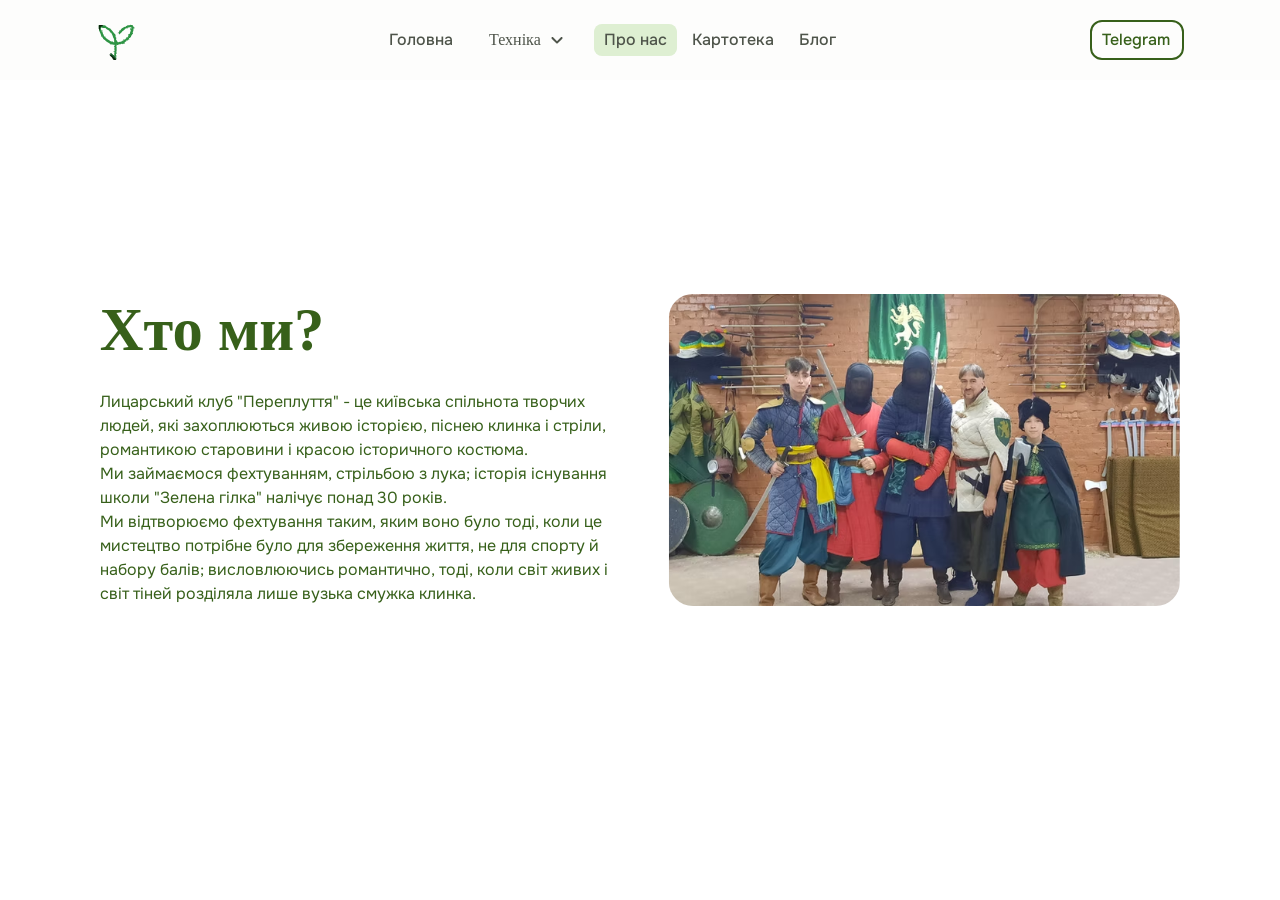
==== pages/about-us.html @ 961ce33a "first commit" ====
<!doctype html>
<html lang="en">
  <head>
    <meta charset="UTF-8" />
    <meta name="viewport" content="width=device-width, initial-scale=1.0" />
    <link rel="stylesheet" href="/styles/global.css" />
    <link rel="stylesheet" href="/styles/header.css" />
    <link rel="stylesheet" href="/styles/about-us.css" />
    <title>О нас</title>
  </head>
  <body>
    <header-component class="header"></header-component>

    <main>
      <div class="main_content">
        <h1 class="content_title">Хто ми?</h1>
        <div class="content_description-text">
          <p>
            Лицарський клуб "Переплуття" - це київська спільнота творчих людей,
            які захоплюються живою історією, піснею клинка і стріли, романтикою
            старовини і красою історичного костюма.
          </p>

          <p>
            Ми займаємося фехтуванням, стрільбою з лука; історія існування школи
            "Зелена гілка" налічує понад 30 років.
          </p>

          <p>
            Ми відтворюємо фехтування таким, яким воно було тоді, коли це
            мистецтво потрібне було для збереження життя, не для спорту й набору
            балів; висловлюючись романтично, тоді, коли світ живих і світ тіней
            розділяла лише вузька смужка клинка.
          </p>
        </div>

        <img
          class="content_decorate-photo"
          src="/imgs/about-us/our-team.png"
          alt="Photo our team"
        />
      </div>
    </main>

    <script src="/js/components/header-component.js"></script>
  </body>
</html>
---- styles/global.css ----
@import url("https://fonts.googleapis.com/css2?family=Alegreya:ital,wght@0,400..900;1,400..900&display=swap");
@import url("https://fonts.googleapis.com/css2?family=Onest:wght@100..900&display=swap");

:root {
  --primary-1: #fcfdfb;
  --primary-50: #eefaec;
  --primary-100: #deefd2;
  --primary-200: #bde0a3;
  --primary-300: #83e26c;
  --primary-400: #5bda40;
  --primary-500: #68b234;
  --primary-600: #379f23;
  --primary-700: #467e25;
  --primary-800: #37601a;
  --primary-850: #2a4715;
  --primary-900: #213611;
  --primary-950: #1e3e15;
  --primary-999: #040a01;

  --kournikova-50: #fcf4d3;
  --kournikova-100: #f7f2de;
  --kournikova-200: #f6da65;
  --kournikova-300: #e5ca5d;
  --kournikova-400: #d2b654;
  --kournikova-500: #c1a54c;
  --kournikova-600: #a4843c;
  --kournikova-700: #83622c;
  --kournikova-800: #664a20;
  --kournikova-900: #533b19;
  --kournikova-950: #2f220b;

  --gray-400: #989E94;
  --gray-700: #4e544a;
  --gray-800: #3a3e37;

  --font-fr-h: "Alegreya", sans-serif;
  --font-fr-p: "Onest", sans-serif;

  --radius-fr-ui: 12px;
  --radius-fr-block: 24px;

  --fsz-fr-headings: clamp(2.5rem, calc(2.071rem + 2.143vw), 4rem);
}

* {
  padding: 0;
  margin: 0;
  background: 0;
}

*,
*::before,
*:after {
  -moz-box-sizing: border-box;
  -webkit-box-sizing: border-box;
  box-sizing: border-box;
}

:focus,
:active {
  outline: none;
}
a:focus,
a:active {
  outline: none;
}
nav,
footer,
header,
aside {
  display: block;
}
html,
body {
  height: 100%;
  width: 100%;
  font-size: 100%;
  line-height: 1;
  font-size: 16px;
  -ms-text-size-adjust: 100%;
  -moz-text-size-adjust: 100%;
  -webkit-text-size-adjust: 100%;
}

input,
button,
textarea {
  font-family: inherit;
}
button {
  border: none;
}

input::-ms-clear {
  display: none;
}
button,
a {
  cursor: pointer;
}
a,
a:visited {
  text-decoration: none;
}
ul li {
  list-style: none;
}
h1,
h2,
h3 {
  font-size: inherit;
  font-weight: inherit;
}

h4,
h5,
h6 {
  font-family: var(--font-fr-h);
}

a,
p,
li,
button,
input,
span {
  font-family: var(--font-fr-p);
}

a,
button {
  transition: all 0.5s;
}
---- styles/header.css ----
.header {
  width: 100%;
  height: 80px;
  display: flex;
  align-items: center;
  justify-content: center;
  background-color: #fdfdfc;
}
.header_content {
  width: 85%;
  height: 32px;
  display: flex;
  align-items: center;
  justify-content: space-between;
  gap: 16px;
}
.content_logo {
  width: 40px;
  aspect-ratio: square;
}
.content_nav-in-pages {
  width: 85.7%;
  height: 100%;
  display: flex;
  align-items: center;
  justify-center: center;
}
.nav-in-pages_content {
  width: 100%;
  height: 100%;
  display: flex;
  align-items: center;
  justify-content: center;
  gap: 5px;
}

.content_link {
  display: flex;
  height: 100%;
  align-items: center;
  justify-center: center;
  color: var(--gray-700);
  font-size: 16px;
  font-weight: 500;
  gap: 4px;
  padding: 4px 8px;
  border-radius: 8px;
  border: 2px solid transparent;
}
.content_link:hover {
  color: var(--primary-800);
  border-color: var(--primary-800);
}
.content_link.active {
  background-color: var(--primary-100);
}

.content_dropdown-menu {
  width: 121px;
  height: auto;
  display: flex;
  flex-direction: column;
  align-items: center;
  justify-content: center;
  gap: 4px;
  position: relative;
}
.content_dropdown-menu > button > .link_arrow-ico {
  transition: transform 0.2s ease-in;
}

.dropdown-menu_variants {
  width: auto;
  height: auto;
  display: flex;
  opacity: 0;
  flex-direction: column;
  align-items: center;
  justify-center: center;
  position: absolute;
  top: 45px;
  background-color: white;
  z-index: 10;
  border: 2px solid var(--primary-700);
  border-radius: var(--radius-fr-ui);
  transition: all 0.3s;
  overflow: hidden;
}

.content_dropdown-menu:hover > button > .link_arrow-ico {
  transform: rotate(0.5turn);
}
.content_dropdown-menu:hover > .dropdown-menu_variants {
  opacity: 1;
}

.dropdown-menu_variants > li {
  width: 100%;
  font-size: 16px;
  font-weight: 600;
  border-bottom: 2px solid var(--primary-700);
  padding: 6px;
  text-align: center;
  transition: all 0.3s;
}
.dropdown-menu_variants > li > a {
  color: var(--primary-700);
}
.content_dropdown-menu > .dropdown-menu_variants > li:hover {
  background-color: var(--primary-100);
}

.link_open-list {
  width: 24px;
  aspect-ratio: square;
}
.content_nav-in-telegram {
  display: flex;
  align-items: center;
  width: 95px;
  font-size: 16px;
  font-weight: 500;
  padding: 10px;
  color: var(--primary-800);
  border-radius: var(--radius-fr-ui);
  border: solid 2px var(--primary-800);
}
.content_nav-in-telegram:hover {
  background-color: var(--primary-200);
}

@media (max-width: 740px) {
  body {
    overflow-y: hidden;
  }
  .content_logo {
    width: 32px;
  }

  .content_menu-burger {
    width: 24px;
    display: flex;
    flex-direction: column;
    align-items: center;
    justify-content: space-between;
    gap: 10px;
  }
  .content_menu-burger > span {
    width: 100%;
    height: 3px;
    background-color: var(--primary-800);
    border-radius: var(--radius-fr-ui);
  }

  .content_burger-menu {
    display: none;
  }
  .content_burger-menu.open {
    width: 100%;
    height: 100%;
    position: absolute;
    inset: 0;
    background-color: white;
    display: flex;
    align-items: start;
    justify-content: space-between;
    z-index: 20;
    padding: clamp(1.5625rem, calc(0.884rem + 3.482vw), 4rem);
  }
  .burger-menu_links {
    width: 80%;
    display: flex;
    flex-direction: column;
    align-items: start;
    justify-content: start;
    gap: 15px;
  }
  .burger-menu_links > .links_el {
    color: var(--primary-800);
    font-size: clamp(1.125rem, calc(0.821rem + 1.518vw), 2.1875rem);
    font-weight: 500;
  }

  .content_close-menu {
    width: clamp(1.5625rem, calc(1.295rem + 1.339vw), 2.5rem);
    aspect-ratio: 1 / 1;
  }
  .content_close-menu > img {
    width: 100%;
    height: 100%;
  }
}
---- styles/about-us.css ----
.main_content {
  width: 84.4%;
  display: grid;
  grid-template-rows: repeat(2, auto);
  grid-template-columns: repeat(12, 1fr);
  column-gap: clamp(1.5rem, calc(0.786rem + 3.571vw), 4rem);
  row-gap: 24px;
  margin: 0 auto;
  position: absolute;
  top: 50%;
  left: 50%;
  transform: translate(-50%, -50%);
}
.content_title {
  grid-column: 6 span;
  grid-row: 1;
  color: var(--primary-800);
  font-size: var(--fsz-fr-headings);
  font-weight: 700;
  line-height: 119%;
}
.content_description-text {
  width: 100%;
  display: flex;
  flex-direction: column;
  grid-column: 6 span;
  grid-row: 2 / -1;
}
.content_description-text > p {
  width: 100%;
  color: var(--primary-800);
  font-size: 16px;
  font-weight: 400;
  line-height: 150%;
}

.content_decorate-photo {
  grid-column: 7 / 13;
  grid-row: 1 / 3;
  width: 100%;
  height: 100%;
  border-radius: var(--radius-fr-block);
  object-fit: cover;
}
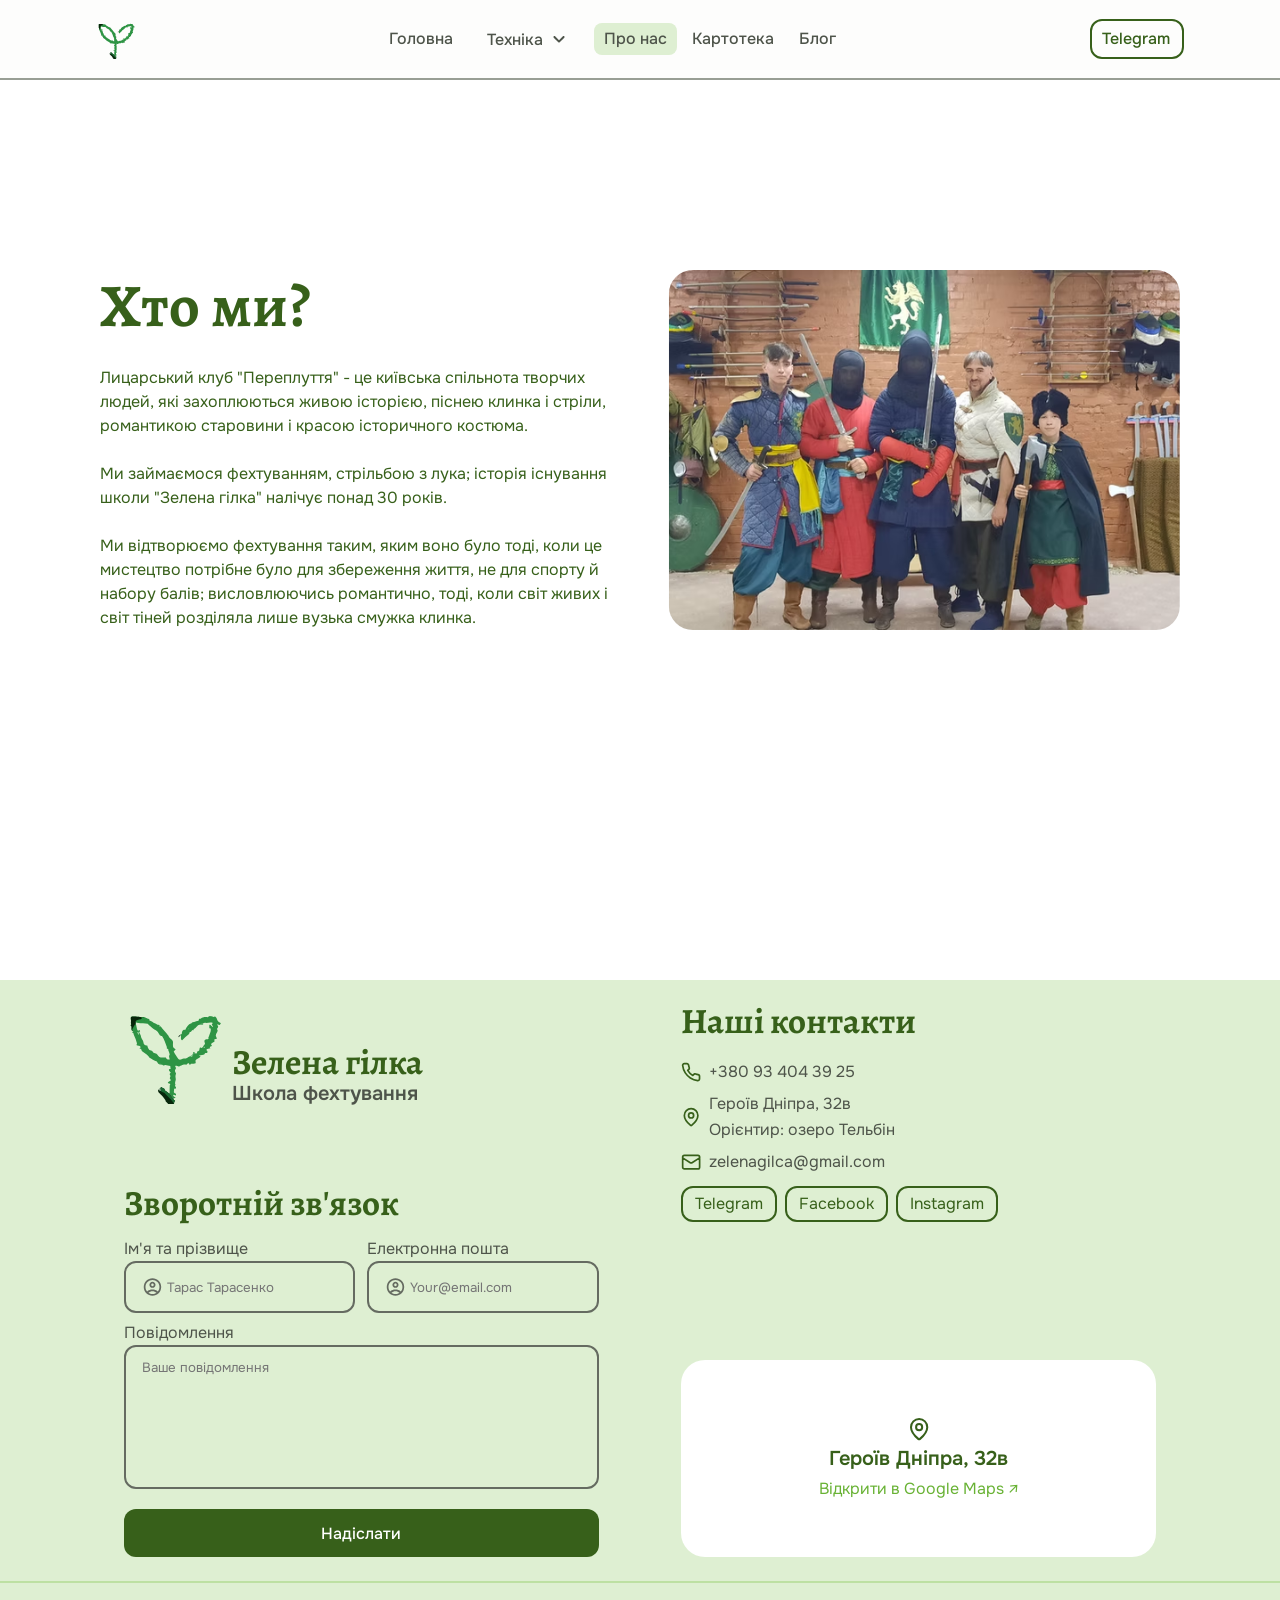
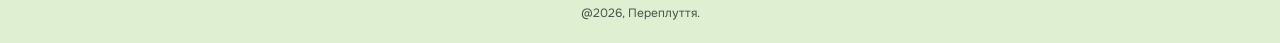
==== commit 43edf501: "change code" ====
--- a/pages/about-us.html
+++ b/pages/about-us.html
@@ -5,6 +5,7 @@
     <meta name="viewport" content="width=device-width, initial-scale=1.0" />
     <link rel="stylesheet" href="/styles/global.css" />
     <link rel="stylesheet" href="/styles/header.css" />
+    <link rel="stylesheet" href="/styles/footer.css" />
     <link rel="stylesheet" href="/styles/about-us.css" />
     <title>О нас</title>
   </head>
@@ -42,6 +43,8 @@
       </div>
     </main>
 
+<footer-component class="footer"></footer-component>
     <script src="/js/components/header-component.js"></script>
+    <script src="/js/components/footer-component.js"></script>
   </body>
 </html>
--- a/styles/global.css
+++ b/styles/global.css
@@ -29,7 +29,8 @@
   --kournikova-900: #533b19;
   --kournikova-950: #2f220b;
 
-  --gray-400: #989E94;
+  --gray-400: #989e94;
+  --gray-600: #656b61;
   --gray-700: #4e544a;
   --gray-800: #3a3e37;
 
@@ -50,9 +51,7 @@
 
 *,
 *::before,
-*:after {
-  -moz-box-sizing: border-box;
-  -webkit-box-sizing: border-box;
+*::after {
   box-sizing: border-box;
 }
 
@@ -73,21 +72,30 @@
 html,
 body {
   height: 100%;
-  width: 100%;
+  margin: 0;
+  min-height: 100%;
   font-size: 100%;
   line-height: 1;
   font-size: 16px;
   -ms-text-size-adjust: 100%;
   -moz-text-size-adjust: 100%;
   -webkit-text-size-adjust: 100%;
+  font-family: var(--font-fr-p);
 }
 
+body {
+  display: flex;
+  flex-direction: column;
+}
+
+main {
+  min-height: 100svh;
+  flex: 1 0 auto;
+}
 input,
 button,
 textarea {
   font-family: inherit;
-}
-button {
   border: none;
 }
 
@@ -105,26 +113,14 @@
 ul li {
   list-style: none;
 }
+
 h1,
 h2,
-h3 {
+h3,
+h4 {
+  font-family: var(--font-fr-h);
   font-size: inherit;
   font-weight: inherit;
-}
-
-h4,
-h5,
-h6 {
-  font-family: var(--font-fr-h);
-}
-
-a,
-p,
-li,
-button,
-input,
-span {
-  font-family: var(--font-fr-p);
 }
 
 a,
--- a/styles/header.css
+++ b/styles/header.css
@@ -4,7 +4,9 @@
   display: flex;
   align-items: center;
   justify-content: center;
+  flex-shrink: 0;
   background-color: #fdfdfc;
+  border-bottom: 2px solid var(--gray-400);
 }
 .header_content {
   width: 85%;
@@ -38,7 +40,6 @@
   display: flex;
   height: 100%;
   align-items: center;
-  justify-center: center;
   color: var(--gray-700);
   font-size: 16px;
   font-weight: 500;
@@ -72,7 +73,7 @@
 .dropdown-menu_variants {
   width: auto;
   height: auto;
-  display: flex;
+  display: none;
   opacity: 0;
   flex-direction: column;
   align-items: center;
@@ -86,12 +87,13 @@
   transition: all 0.3s;
   overflow: hidden;
 }
-
-.content_dropdown-menu:hover > button > .link_arrow-ico {
+.dropdown-menu_variants.open {
+  opacity: 1;
+  display: flex;
+}
+
+.link_arrow-ico.rotate {
   transform: rotate(0.5turn);
-}
-.content_dropdown-menu:hover > .dropdown-menu_variants {
-  opacity: 1;
 }
 
 .dropdown-menu_variants > li {
@@ -130,9 +132,11 @@
 }
 
 @media (max-width: 740px) {
-  body {
-    overflow-y: hidden;
-  }
+  .header {
+    height: auto;
+    padding: 12px 0;
+  }
+
   .content_logo {
     width: 32px;
   }
@@ -165,20 +169,46 @@
     align-items: start;
     justify-content: space-between;
     z-index: 20;
-    padding: clamp(1.5625rem, calc(0.884rem + 3.482vw), 4rem);
-  }
+    padding: clamp(1.875rem, calc(0.982rem + 4.464vw), 5rem);
+  }
+
   .burger-menu_links {
     width: 80%;
     display: flex;
     flex-direction: column;
     align-items: start;
     justify-content: start;
+    gap: 24px;
+    position: relative;
+    inset: 0;
+  }
+  .links_el {
+    color: var(--primary-800);
+    font-size: clamp(1.375rem, calc(0.964rem + 2.054vw), 2.8125rem);
+    font-weight: 500;
+    transition: all 0.3s;
+  }
+
+  .dropdown-list_variants {
+    width: 100%;
+    position: relative;
+    display: flex;
+    flex-direction: column;
+    align-items: start;
     gap: 15px;
-  }
-  .burger-menu_links > .links_el {
+    margin-top: 15px;
+    margin-left: 30px;
+  }
+  .variants_link {
     color: var(--primary-800);
     font-size: clamp(1.125rem, calc(0.821rem + 1.518vw), 2.1875rem);
     font-weight: 500;
+    transition: all 0.3s;
+  }
+
+  .links_el:hover,
+  .variants_link:hover {
+    color: var(--primary-600);
   }
 
   .content_close-menu {
--- a/styles/footer.css
+++ b/styles/footer.css
@@ -0,0 +1,418 @@
+.footer {
+  width: 100%;
+  display: flex;
+  align-items: center;
+  justify-content: center;
+  gap: 24px;
+  background-color: var(--primary-100);
+  position: relative;
+  flex-shrink: 0;
+}
+
+.footer_content {
+  width: 100%;
+  display: flex;
+  align-items: center;
+  justify-content: flex-start;
+  flex-direction: column;
+}
+
+.content_top {
+  width: 84.44%;
+  display: grid;
+  grid-template-columns: repeat(2, minmax(0, 1fr));
+  grid-template-rows: repeat(4, auto);
+  margin: 0 auto;
+  gap: clamp(2.5rem, calc(1.696rem + 4.286vw), 5.375rem);
+  padding: 24px;
+}
+
+.top_ico-block {
+  display: flex;
+  align-items: flex-end;
+  gap: 8px;
+  grid-column: 1 / 2;
+  grid-row: 1 / 2;
+  min-width: 0;
+}
+
+.ico-block_icon {
+  width: clamp(4rem, calc(3.196rem + 4.25vw), 6.25rem);
+  aspect-ratio: 1 / 1;
+  flex-shrink: 0;
+}
+
+.ico-block_text {
+  display: flex;
+  flex-direction: column;
+  align-items: flex-start;
+  gap: 4px;
+  min-width: 0;
+}
+
+.ico-block_text > h3 {
+  margin: 0;
+  font-size: clamp(1.75rem, calc(1.304rem + 1.143vw), 2.5rem);
+  font-weight: 700;
+  color: var(--primary-800);
+}
+
+.ico-block_text > p {
+  margin: 0;
+  font-size: 20px;
+  font-weight: 600;
+  color: var(--gray-700);
+}
+
+.top_form {
+  grid-column: 1 / 2;
+  grid-row: 2 / 5;
+  width: 100%;
+  display: flex;
+  flex-direction: column;
+  align-items: flex-start;
+  justify-content: flex-start;
+  gap: 20px;
+  min-width: 0;
+}
+
+.top_form > .form_title {
+  margin: 0;
+  font-size: clamp(1.75rem, calc(1.304rem + 1.143vw), 2.5rem);
+  font-weight: 700;
+  color: var(--primary-800);
+}
+
+.form_inputs {
+  width: 100%;
+  display: grid;
+  grid-template-columns: repeat(2, minmax(0, 1fr));
+  grid-template-rows: repeat(2, auto);
+  gap: 12px;
+  min-width: 0;
+}
+
+.form_inputs > .input-block {
+  display: flex;
+  flex-direction: column;
+  align-items: flex-start;
+  gap: 4px;
+  min-width: 0;
+}
+
+.input-block > label {
+  font-size: 16px;
+  color: var(--gray-700);
+}
+
+.input-block .input-block_input {
+  width: 100%;
+  min-width: 0;
+  display: flex;
+  align-items: center;
+  gap: 4px;
+  border: 2px solid var(--gray-600);
+  border-radius: var(--radius-fr-ui);
+  padding: 12px 16px;
+  transition:
+    border-color 0.4s,
+    color 0.4s;
+}
+
+.input-block_input:hover {
+  border-color: var(--primary-600);
+}
+
+.input-block_input > .input_ico > g > path {
+  transition: fill 0.4s;
+}
+
+.input-block_input:hover > .input_ico > g > path {
+  fill: var(--primary-600);
+}
+
+.input-block_input:focus-within {
+  border-color: var(--primary-850);
+  color: var(--primary-850);
+}
+
+.input-block_input:focus-within > input,
+.input-block_input:focus-within > textarea {
+  color: var(--primary-850);
+}
+
+.input-block_input:focus-within > .input_ico > g > path {
+  fill: var(--primary-850);
+}
+
+input,
+textarea {
+  width: 100%;
+  min-width: 0;
+  color: var(--gray-400);
+  border: none;
+  outline: none;
+  background: transparent;
+}
+
+.form_inputs > .inputs_user {
+  grid-column: span 1;
+}
+
+.form_inputs > .inputs_message {
+  grid-column: 1 / -1;
+}
+
+.form_inputs > .inputs_message > textarea {
+  height: clamp(3.125rem, calc(-0.007rem + 11.238vw), 10.5rem);
+  align-items: flex-start;
+  resize: none;
+}
+
+.form_send-data {
+  width: 100%;
+  height: 48px;
+  background-color: var(--primary-800);
+  border: none;
+  border-radius: var(--radius-fr-ui);
+  color: white;
+  font-size: 16px;
+  font-weight: 500;
+  cursor: pointer;
+}
+
+.top_adress-block {
+  grid-column: 2 / 3;
+  grid-row: 1 / 3;
+  width: 100%;
+  min-width: 0;
+  display: flex;
+  flex-direction: column;
+  align-items: flex-start;
+  justify-content: flex-start;
+  gap: 20px;
+}
+
+.adress-block_title {
+  margin: 0;
+  font-size: clamp(1.75rem, calc(1.304rem + 1.143vw), 2.5rem);
+  font-weight: 700;
+  color: var(--primary-800);
+}
+
+.adress-block_contact-methods {
+  display: flex;
+  flex-direction: column;
+  gap: 12px;
+  min-width: 0;
+  width: 100%;
+}
+
+.contact-methods_basic {
+  display: flex;
+  flex-direction: column;
+  gap: 8px;
+  margin: 0;
+  padding: 0;
+  list-style: none;
+}
+
+.basic_el {
+  display: flex;
+  align-items: center;
+  gap: 8px;
+  color: var(--gray-700);
+  line-height: 150%;
+  min-width: 0;
+}
+
+.basic_el img {
+  width: 20px;
+  height: 20px;
+  flex-shrink: 0;
+}
+
+.el_text-content {
+  display: flex;
+  flex-direction: column;
+  gap: 2px;
+  min-width: 0;
+}
+
+.el_text-content p {
+  margin: 0;
+}
+
+.contact-methods_social-media {
+  display: flex;
+  align-items: center;
+  gap: 8px;
+  flex-wrap: wrap;
+}
+
+.contact-methods_social-media > .social-media_link {
+  display: flex;
+  align-items: center;
+  justify-content: center;
+  padding: 4px 12px;
+  height: 36px;
+  border: 2px solid var(--primary-800);
+  border-radius: var(--radius-fr-ui);
+  background: transparent;
+  color: var(--primary-800);
+  font-size: 16px;
+  white-space: nowrap;
+}
+
+.contact-methods_social-media > .social-media_link:hover {
+  background-color: var(--primary-200);
+}
+
+.top-block_map {
+  grid-column: 2 / 3;
+  grid-row: 3 / 5;
+  width: 100%;
+  max-height: 220px;
+  display: flex;
+  flex-direction: column;
+  align-items: center;
+  justify-content: center;
+  gap: 4px;
+  background-color: white;
+  border-radius: var(--radius-fr-block);
+  order: 4;
+}
+
+.top-block_map img {
+  width: 24px;
+  height: 24px;
+}
+
+.top-block_map h5 {
+  margin: 0;
+  color: var(--primary-800);
+  font-size: 20px;
+  font-weight: 600;
+  line-height: 140%;
+}
+
+.top-block_map a {
+  color: var(--primary-500);
+  font-size: 16px;
+  text-decoration: none;
+  line-height: 150%;
+  text-align: center;
+}
+
+.content_copyright {
+  width: 100%;
+  display: flex;
+  align-items: center;
+  justify-content: center;
+  border-top: 2px solid var(--primary-200);
+  padding: 24px 0;
+  color: var(--gray-700);
+  font-size: 12px;
+  text-align: center;
+}
+
+@media (max-width: 1124px) {
+  .form_inputs {
+    display: flex;
+    flex-direction: column;
+    align-items: center;
+    justify-content: center;
+  }
+
+  .input-block {
+    width: 100%;
+  }
+}
+
+@media (max-width: 780px) {
+  .content_top {
+    width: 90%;
+    grid-template-columns: 1fr;
+    grid-template-rows: auto;
+  }
+
+  .top_ico-block {
+    grid-column: 1;
+    grid-row: auto;
+  }
+
+  .top_form {
+    grid-column: 1;
+    grid-row: auto;
+    width: 100%;
+  }
+
+  .top_adress-block {
+    grid-column: 1;
+    grid-row: auto;
+    width: 100%;
+  }
+
+  .form_inputs {
+    grid-template-columns: 1fr;
+  }
+
+  .form_inputs > .inputs_user {
+    grid-column: 1;
+  }
+
+  .form_inputs > .inputs_message {
+    grid-column: 1;
+  }
+
+  .top-block_map {
+    grid-column: 1;
+    grid-row: auto;
+    padding: 20px;
+    background-color: var(--primary-50);
+  }
+
+  .top-block_map > h5 {
+    display: none;
+  }
+
+  .top-block_map > a {
+    font-size: 18px;
+  }
+}
+
+@media (max-width: 500px) {
+  .content_top {
+    width: 90%;
+    display: flex;
+    flex-direction: column;
+    gap: 40px;
+  }
+
+  .top_ico-block {
+    order: 1;
+    width: 100%;
+  }
+
+  .top_adress-block {
+    order: 2;
+    width: 100%;
+  }
+
+  .top_adress-block > h3 {
+    display: none;
+  }
+
+  .top_form {
+    order: 3;
+    width: 100%;
+  }
+
+  .top-block_map {
+    order: 4;
+  }
+
+  .content_copyright {
+    border-top: none;
+  }
+}
--- a/styles/about-us.css
+++ b/styles/about-us.css
@@ -1,11 +1,11 @@
 .main_content {
   width: 84.4%;
+  max-width: 1620px;
   display: grid;
   grid-template-rows: repeat(2, auto);
   grid-template-columns: repeat(12, 1fr);
   column-gap: clamp(1.5rem, calc(0.786rem + 3.571vw), 4rem);
   row-gap: 24px;
-  margin: 0 auto;
   position: absolute;
   top: 50%;
   left: 50%;
@@ -18,13 +18,18 @@
   font-size: var(--fsz-fr-headings);
   font-weight: 700;
   line-height: 119%;
+  order: 1;
+  display: flex;
+  align-items: center;
 }
 .content_description-text {
   width: 100%;
   display: flex;
   flex-direction: column;
   grid-column: 6 span;
+  gap: 24px;
   grid-row: 2 / -1;
+  order: 2;
 }
 .content_description-text > p {
   width: 100%;
@@ -41,4 +46,33 @@
   height: 100%;
   border-radius: var(--radius-fr-block);
   object-fit: cover;
+  order: 3;
 }
+
+@media (max-width: 768px) {
+  .main_content {
+    width: 91.8%;
+    display: flex;
+    flex-direction: column;
+    align-items: start;
+    position: relative;
+    top: 0;
+    left: 0;
+    transform: none;
+    margin: 0 auto;
+    padding-top: 32px;
+    padding-bottom: 48px;
+  }
+
+  .content_description-text {
+    order: 3;
+    gap: 16px;
+  }
+  .content_description-text > p {
+    color: var(--gray-800);
+  }
+
+  .content_decorate-photo {
+    order: 2;
+  }
+}
